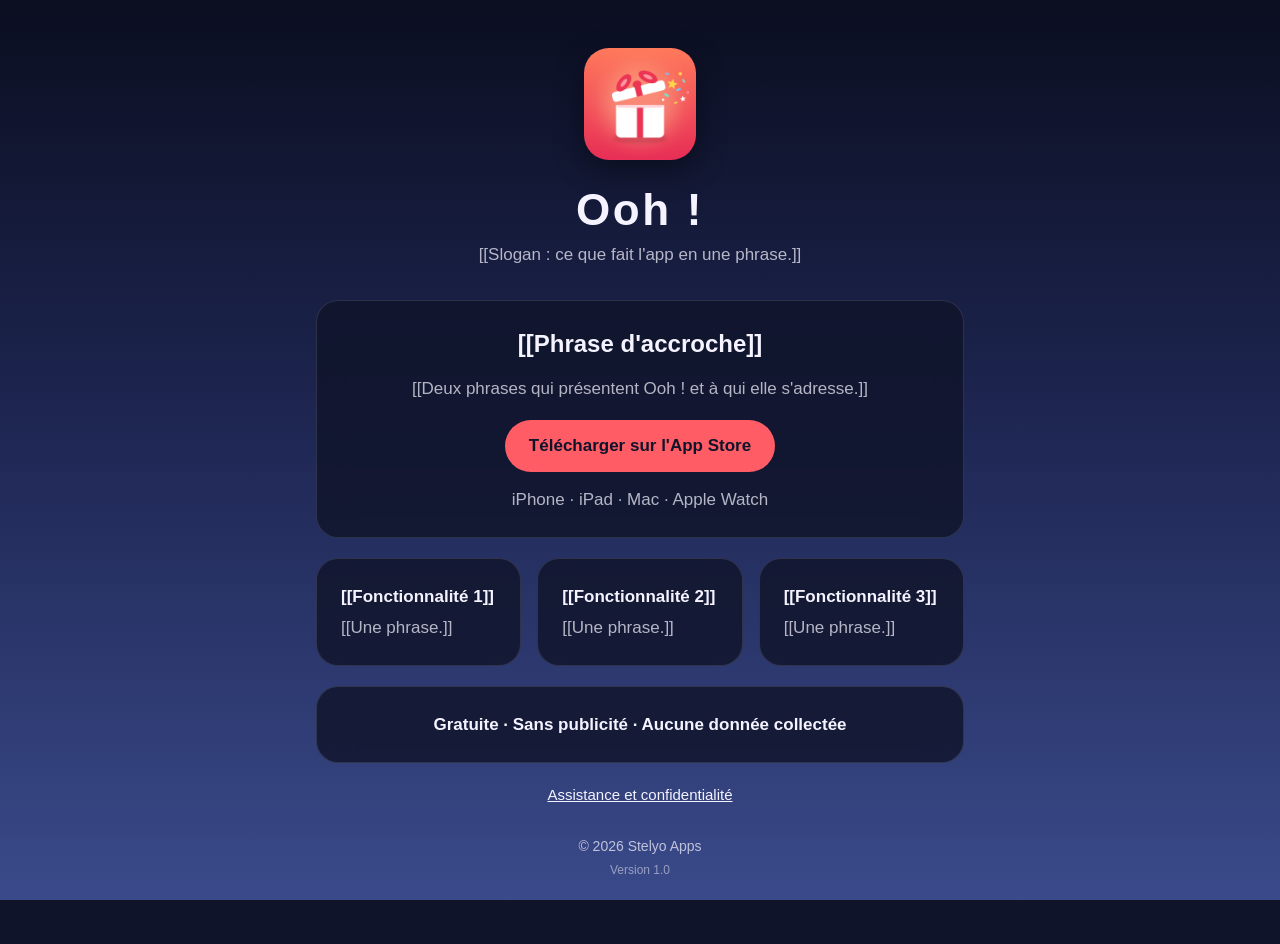
==== marketing/index.html @ a694affd "Site Ooh !" ====
<!doctype html>
<html lang="fr">
<head>
<meta charset="utf-8">
<meta name="viewport" content="width=device-width, initial-scale=1">
<title>Ooh ! – Présentation</title>
<meta name="description" content="[[Deux phrases qui présentent Ooh ! et à qui elle s'adresse.]]">
<link rel="icon" href="../icon.png">
<link rel="apple-touch-icon" href="../icon.png">
<link rel="stylesheet" href="../style.css">
</head>
<body>
<main>
  <header>
    <img src="../icon.png" alt="Icône de Ooh !">
    <h1>Ooh !</h1>
    <p class="tagline">[[Slogan : ce que fait l'app en une phrase.]]</p>
  </header>
  <nav class="langs"></nav>

  <section class="hero">
    <h2>[[Phrase d'accroche]]</h2>
    <p>[[Deux phrases qui présentent Ooh ! et à qui elle s'adresse.]]</p>
    <a class="button" href="[[lien App Store]]">Télécharger sur l'App Store</a>
    <p class="after-button">iPhone · iPad · Mac · Apple Watch</p>
  </section>

  <div class="features">
    <section>
      <h3>[[Fonctionnalité 1]]</h3>
      <p>[[Une phrase.]]</p>
    </section>
    <section>
      <h3>[[Fonctionnalité 2]]</h3>
      <p>[[Une phrase.]]</p>
    </section>
    <section>
      <h3>[[Fonctionnalité 3]]</h3>
      <p>[[Une phrase.]]</p>
    </section>
  </div>

  <section class="promise">
    <p><strong>Gratuite · Sans publicité · Aucune donnée collectée</strong></p>
  </section>

  <p class="links"><a href="../">Assistance et confidentialité</a></p>
  <footer>© 2026 Stelyo Apps<br><span class="version">Version 1.0</span></footer>
</main>
</body>
</html>
---- style.css ----
/* Ooh ! – style commun du site (assistance + marketing).
   Changer les couleurs ici pour l'accorder à l'icône de l'app. */
:root {
  --ink: #f5f3ff;
  --ink-soft: rgba(245, 243, 255, 0.72);
  --accent: #ff5c66;
  --night: #10142a;
  --card: rgba(16, 20, 42, 0.82);
  --line: rgba(245, 243, 255, 0.12);
  --bg: linear-gradient(180deg, #0b0e20 0%, #1d2550 45%, #3a4a8a 100%);
}
* { box-sizing: border-box; }
html { -webkit-text-size-adjust: 100%; }
body {
  margin: 0;
  min-height: 100vh;
  color: var(--ink);
  font: 17px/1.6 ui-rounded, -apple-system, BlinkMacSystemFont, "Helvetica Neue", Arial, sans-serif;
  background: var(--night) var(--bg) fixed;
}
main { max-width: 680px; margin: 0 auto; padding: 48px 16px 64px; }
header { text-align: center; margin-bottom: 32px; }
header img { width: 112px; height: 112px; border-radius: 25px; box-shadow: 0 10px 30px rgba(0,0,0,.4); }
h1 { font-weight: 900; font-size: 44px; letter-spacing: 0.06em; line-height: 1.1; margin: 18px 0 6px; overflow-wrap: anywhere; }
.tagline { color: var(--ink-soft); margin: 0; }
section {
  background: var(--card);
  -webkit-backdrop-filter: blur(16px); backdrop-filter: blur(16px);
  border: 1px solid var(--line);
  border-radius: 22px;
  padding: 24px;
  margin-bottom: 20px;
}
h2 { font-size: 24px; font-weight: 800; margin: 0 0 12px; }
h3 { font-size: 17px; margin: 18px 0 4px; }
section > h3:first-child { margin-top: 0; }
p, li { color: var(--ink-soft); }
p { margin: 0 0 10px; }
p:last-child { margin-bottom: 0; }
strong { color: var(--ink); }
a { color: var(--ink); }
.button {
  display: inline-block; margin-top: 8px; padding: 12px 24px;
  background: var(--accent); color: var(--night); text-decoration: none;
  font-weight: 700; border-radius: 999px;
}
.after-button { margin-top: 14px; }
.langs { text-align: center; margin: 0 0 24px; font-size: 15px; }
.langs a { margin: 0 8px; color: var(--ink-soft); }
.langs a.on { color: var(--accent); font-weight: 700; text-decoration: none; }
.hero { text-align: center; }
.features { display: grid; gap: 0 16px; grid-template-columns: repeat(auto-fit, minmax(190px, 1fr)); }
.promise { text-align: center; }
.links { text-align: center; font-size: 15px; }
footer { text-align: center; color: var(--ink-soft); font-size: 14px; margin-top: 28px; }
.version { font-size: 12px; opacity: 0.7; font-variant-numeric: tabular-nums; }
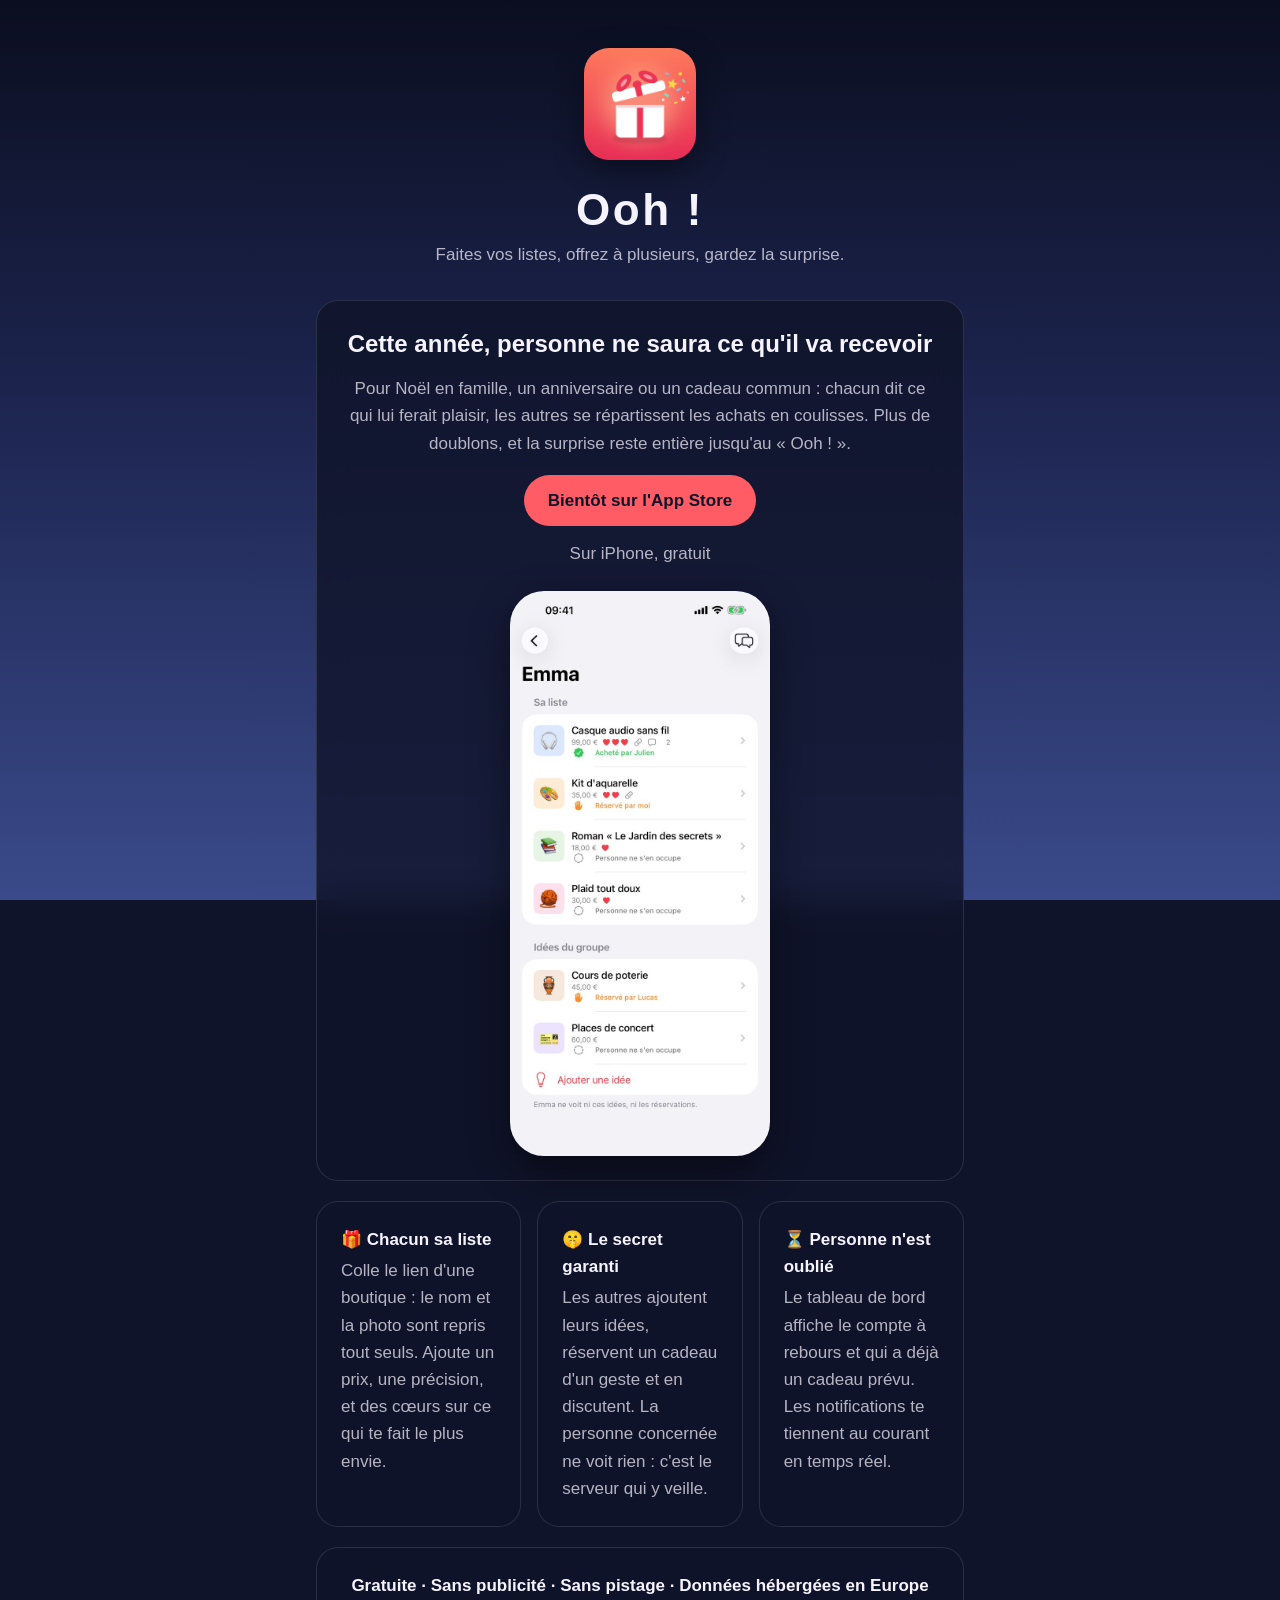
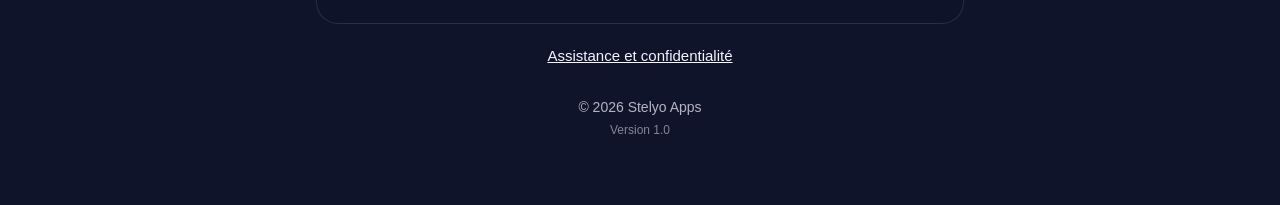
==== commit e108a901: "Mise à jour du site Ooh ! 1.0" ====
--- a/marketing/index.html
+++ b/marketing/index.html
@@ -4,7 +4,7 @@
 <meta charset="utf-8">
 <meta name="viewport" content="width=device-width, initial-scale=1">
 <title>Ooh ! – Présentation</title>
-<meta name="description" content="[[Deux phrases qui présentent Ooh ! et à qui elle s'adresse.]]">
+<meta name="description" content="Ooh ! organise les cadeaux en famille ou entre amis : chacun fait sa liste, les autres s'organisent en secret. Fini les doublons, la surprise reste entière.">
 <link rel="icon" href="../icon.png">
 <link rel="apple-touch-icon" href="../icon.png">
 <link rel="stylesheet" href="../style.css">
@@ -14,34 +14,35 @@
   <header>
     <img src="../icon.png" alt="Icône de Ooh !">
     <h1>Ooh !</h1>
-    <p class="tagline">[[Slogan : ce que fait l'app en une phrase.]]</p>
+    <p class="tagline">Faites vos listes, offrez à plusieurs, gardez la surprise.</p>
   </header>
   <nav class="langs"></nav>
 
   <section class="hero">
-    <h2>[[Phrase d'accroche]]</h2>
-    <p>[[Deux phrases qui présentent Ooh ! et à qui elle s'adresse.]]</p>
-    <a class="button" href="[[lien App Store]]">Télécharger sur l'App Store</a>
-    <p class="after-button">iPhone · iPad · Mac · Apple Watch</p>
+    <h2>Cette année, personne ne saura ce qu'il va recevoir</h2>
+    <p>Pour Noël en famille, un anniversaire ou un cadeau commun : chacun dit ce qui lui ferait plaisir, les autres se répartissent les achats en coulisses. Plus de doublons, et la surprise reste entière jusqu'au « Ooh ! ».</p>
+    <span class="button">Bientôt sur l'App Store</span>
+    <p class="after-button">Sur iPhone, gratuit</p>
+    <img class="capture" src="capture.jpg" alt="La liste d'Emma vue par sa famille : ses envies, qui s'en occupe, et les idées du groupe" width="330" height="717">
   </section>
 
   <div class="features">
     <section>
-      <h3>[[Fonctionnalité 1]]</h3>
-      <p>[[Une phrase.]]</p>
+      <h3>🎁 Chacun sa liste</h3>
+      <p>Colle le lien d'une boutique : le nom et la photo sont repris tout seuls. Ajoute un prix, une précision, et des cœurs sur ce qui te fait le plus envie.</p>
     </section>
     <section>
-      <h3>[[Fonctionnalité 2]]</h3>
-      <p>[[Une phrase.]]</p>
+      <h3>🤫 Le secret garanti</h3>
+      <p>Les autres ajoutent leurs idées, réservent un cadeau d'un geste et en discutent. La personne concernée ne voit rien : c'est le serveur qui y veille.</p>
     </section>
     <section>
-      <h3>[[Fonctionnalité 3]]</h3>
-      <p>[[Une phrase.]]</p>
+      <h3>⏳ Personne n'est oublié</h3>
+      <p>Le tableau de bord affiche le compte à rebours et qui a déjà un cadeau prévu. Les notifications te tiennent au courant en temps réel.</p>
     </section>
   </div>
 
   <section class="promise">
-    <p><strong>Gratuite · Sans publicité · Aucune donnée collectée</strong></p>
+    <p><strong>Gratuite · Sans publicité · Sans pistage · Données hébergées en Europe</strong></p>
   </section>
 
   <p class="links"><a href="../">Assistance et confidentialité</a></p>
--- a/style.css
+++ b/style.css
@@ -54,3 +54,5 @@
 .links { text-align: center; font-size: 15px; }
 footer { text-align: center; color: var(--ink-soft); font-size: 14px; margin-top: 28px; }
 .version { font-size: 12px; opacity: 0.7; font-variant-numeric: tabular-nums; }
+.capture { display: block; margin: 24px auto 0; width: 260px; height: auto; border-radius: 34px; box-shadow: 0 16px 40px rgba(0,0,0,.45); }
+span.button { cursor: default; }
